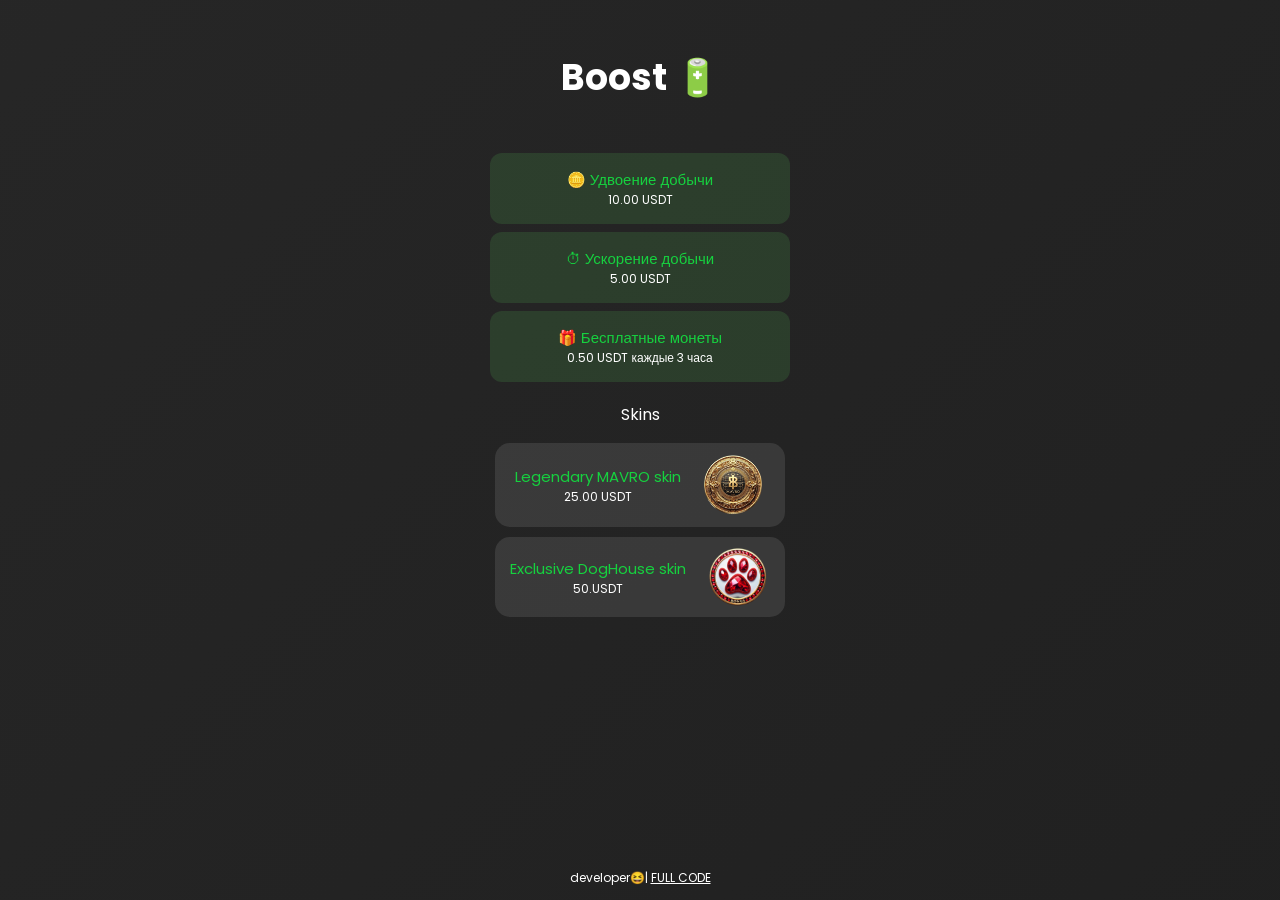
==== boost.html @ d326dc74 "Add files via upload" ====
<!DOCTYPE html>
<html lang="en">
<head>
    <!-- Мета-теги -->
    <meta charset="UTF-8">
    <meta name="viewport" content="width=device-width, initial-scale=1.0">
    <!-- Заголовок страницы -->
    <title>Boost</title>
    <link rel="icon" href="favicon.ico" type="image/x-icon">
    <link rel="stylesheet" href="boost.css">
</head>
<body>
    <!-- Заголовок страницы -->
    <h1 class="boost-title">Boost 🔋</h1>

<!-- Контейнер для кнопок -->
<div class="buttons-container">
    <!-- Кнопка увеличения монет -->
    <button class="center-block" id="coinsButton">
        <p>🪙 Удвоение добычи</p>
        <span>10.00 USDT</span> <!-- Маленькая подпись -->
    </button> 

    <!-- Кнопка увеличения скорости -->
    <button class="center-block" id="speedButton">
        <p>⏱ Ускорение добычи</p>
        <span>5.00 USDT</span> <!-- Маленькая подпись -->
    </button>

    <!-- Кнопка получения прибыли -->
    <button class="center-block speed-limit" id="profitButton">
        <p>🎁 Бесплатные монеты</p>
        <span>0.50 USDT каждые 3 часа</span> <!-- Маленькая подпись -->
    </button>
</div> 

<div class="skinops">
    <p>Skins</p>
</div>

<button class="center-block" id="imageChangeButton">
    <div>
        <p>Legendary MAVRO skin</p>
        <span>25.00 USDT</span>
    </div>
    <img src="photo_2024-03-17_19-41-14-removebg-preview.png" alt="Иконка">
</button>

<button class="center-block" id="newImageChangeButton">
    <div>
        <p>Exclusive DogHouse skin</p>
        <span>50.USDT</span>
    </div>
    <img src="dog.png" alt="Иконка нового скина">
</button>


    
<!-- Контейнер для отображения сообщения -->
<div id="messageContainer" style="display: none;"></div>

    <!-- Текст в самом низу страницы -->
    <div class="footer">
        <p>developer😆| <a href="https://t.me/mell_coin">FULL CODE</a></p>
    </div>

    
    <!-- Подключение скриптов -->
    <script src="boost.js"></script>
</body>
</html>
---- boost.css ----
/* Импорт шрифта */
@import url('https://fonts.googleapis.com/css2?family=Poppins&display=swap');

/* Общие стили для страницы */
body {
    font-family: Poppins, sans-serif;
    color: white;
    display: flex;
    flex-direction: column;
    align-items: center;
    height: 100vh;
    margin: 0;
    padding: 0;
    position: relative;
    /* Градиентный фон с анимацией переливания */
    background: linear-gradient(-45deg, hsl(0, 0%, 0%), hsl(0, 0%, 0%), hsl(0, 0%, 12%), hsl(0, 0%, 15%));
    background-size: 400% 400%;
    animation: gradientAnimation 10s ease infinite;
    touch-action: manipulation;
}

html, body {
    overflow: hidden;
}

@keyframes gradientAnimation {
    0% {
        background-position: 0% 50%;
    }
    50% {
        background-position: 100% 50%;
    }
    100% {
        background-position: 0% 50%;
    }
}


/* Стили для заголовка */
.boost-title {
    font-size: 36px;
    margin-top: 50px;
    /* Анимация отскока */
    animation: bounce 2s infinite;
}

@keyframes bounce {
    0% {
        transform: translateY(0);
    }
    50% {
        transform: translateY(-10px);
    }
    100% {
        transform: translateY(0);
    }
}

/* Стили для кнопки "Назад" */
#backButton {
    position: absolute;
    top: 10px;
    left: 10px;
    background-color: rgba(128, 128, 128, 0.5);
    border-radius: 10px;
    color: white;
    border: none;
    width: 70px;
    height: 30px;
}

/* Стили для контейнера с кнопками */
.buttons-container {
    display: flex;
    flex-direction: column;
    align-items: center;
    margin-top: 20px;
    margin-bottom: 20px; /* Добавлен нижний отступ */
}

/* Стили для текста в контейнере с кнопками */
.buttons-container p {
    font-size: 20px;
}

/* Стили для заголовка в контейнере с кнопками */
.buttons-container h6 {
    font-size: 13px;
}

/* Общие стили для кнопок */
.boost-button {
    background-color: rgba(128, 128, 128, 0.5);
    border: none;
    padding: 20px;
    text-align: center;
    width: 250px;
    height: 110px;
    margin-top: 10px;
    border-radius: 10px;
    outline: none;
    transition: background-color 0.3s;
}

/* Стили для кнопки при наведении */
.boost-button:hover {
    background-color: rgba(128, 128, 128, 0.7);
}

/* Дополнительные стили для кнопки "Get profit" */
.boost-profit p {
    font-size: 20px;
}

.boost-profit h6 {
    font-size: 12px;
    text-align: center;
}

.buttons-container button {
    background-color: #4dad5031; /* Зеленый цвет */
    border: none;
    color: white;
    padding: 15px 32px;
    text-align: center;
    text-decoration: none;
    display: inline-block;
    font-size: 16px;
    margin: 4px 2px;
    transition-duration: 0.4s;
    cursor: pointer;
    border-radius: 12px;
    width: 300px;
}

/* Стили для маленьких подписей */
.buttons-container button span {
    font-size: 12px;
    color: hsl(0, 0%, 100%); /* Цвет текста серый */
    display: block;
}
/* Стили для текста в нижней части страницы */
.footer {
    position: absolute;
    bottom: 1px;
    font-size: 12px;
    color: white;
}

.footer a {
    color: white; /* Цвет ссылки */
    text-decoration: underline; /* Подчеркивание ссылки */
}

.center-block {
    display: flex;
    align-items: center;
    justify-content: space-between;
    padding: 10px 20px;
    background-color: rgba(255, 255, 255, 0.1); /* Прозрачный фон */
    border: none;
    cursor: pointer;
    transition: background-color 0.3s ease;
    border-radius: 15px;
}

.center-block:hover {
    background-color: rgba(255, 255, 255, 0.2); /* Немного уменьшаем прозрачность при наведении */
}

.center-block img {
    height: 64px; /* Размер вашего изображения справа */
    margin-left: 20px; /* Отступ слева от текста до изображения */
}

.center-block p {
    margin: 0;
    font-size: 15px; /* Размер крупного текста */
    color: #16d13f; /* Цвет текста */ 
    font-family: Poppins, sans-serif;
}

.center-block span {
    display: block;
    font-size: 12px; /* Размер меньшего текста под крупным */
    color: white; /* Цвет текста */
    font-family: Poppins, sans-serif;
} 

#newImageChangeButton {
    display: flex;
    align-items: center;
    justify-content: space-between;
    padding: 8px 15px;
    background-color: rgba(255, 255, 255, 0.1); /* Прозрачный фон */
    border: none;
    cursor: pointer;
    transition: background-color 0.3s ease;
    border-radius: 15px;
    margin-top: 10px;

}

.skinops {
    margin-top: -20px;
}
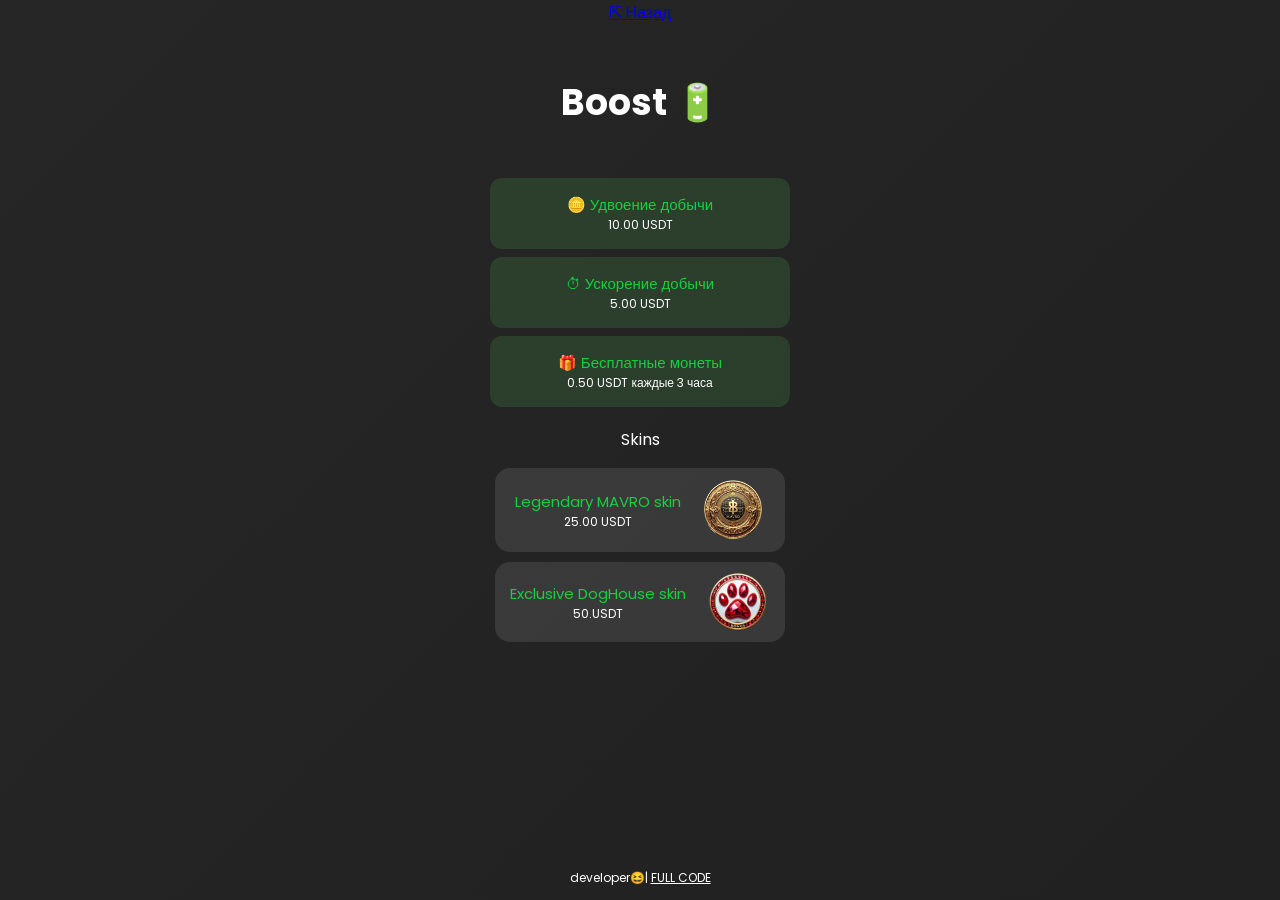
==== commit c43bc0cc: "Update boost.html" ====
--- a/boost.html
+++ b/boost.html
@@ -10,6 +10,10 @@
     <link rel="stylesheet" href="boost.css">
 </head>
 <body>
+    <div class="back-button-container">
+        <a href="index.html" class="back-button">⇱ Назад</a>
+    </div>
+    
     <!-- Заголовок страницы -->
     <h1 class="boost-title">Boost 🔋</h1>
 
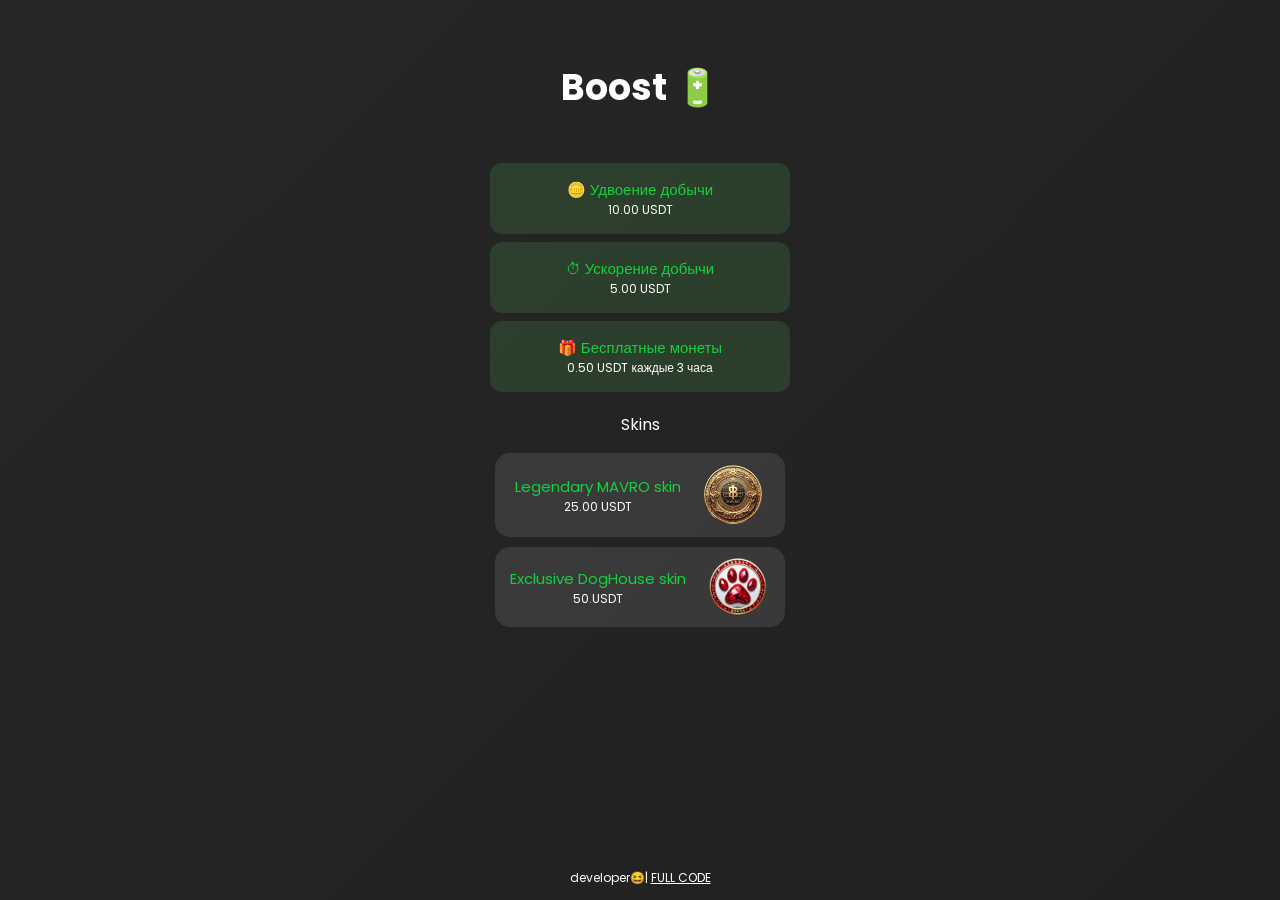
==== commit c23d1089: "Update boost.html" ====
--- a/boost.html
+++ b/boost.html
@@ -10,9 +10,7 @@
     <link rel="stylesheet" href="boost.css">
 </head>
 <body>
-    <div class="back-button-container">
-        <a href="index.html" class="back-button">⇱ Назад</a>
-    </div>
+
     
     <!-- Заголовок страницы -->
     <h1 class="boost-title">Boost 🔋</h1>
--- a/boost.css
+++ b/boost.css
@@ -19,6 +19,25 @@
     touch-action: manipulation;
 }
 
+.back-button-container {
+    position: absolute;
+    top: 20px;
+    left: 20px;
+}
+
+.back-button {
+    display: inline-block;
+    
+    color: hwb(0 100% 0% / 0.417); /* Цвет текста */
+    padding: 10px 5px; /* Внутренние отступы */
+    text-decoration: none; /* Убираем подчеркивание текста */
+    border-radius: 5px; /* Скругляем углы */
+    font-family: 'Poppins', sans-serif; /* Шрифт */
+    transition: background-color 0.3s ease; /* Анимация фона */ 
+    
+}
+    
+
 html, body {
     overflow: hidden;
 }
@@ -39,7 +58,7 @@
 /* Стили для заголовка */
 .boost-title {
     font-size: 36px;
-    margin-top: 50px;
+    margin-top: 60px;
     /* Анимация отскока */
     animation: bounce 2s infinite;
 }
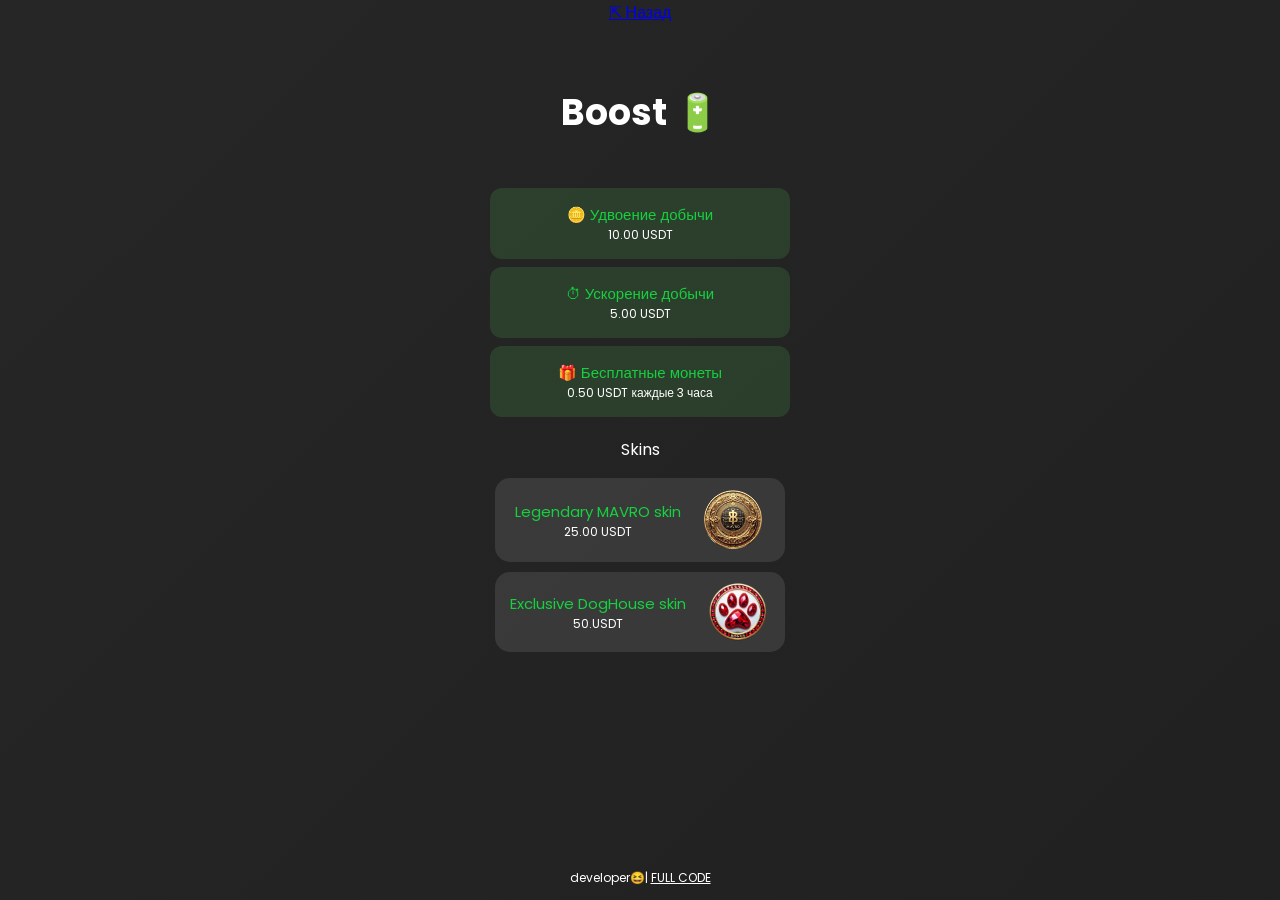
==== commit 4851edf2: "Update boost.html" ====
--- a/boost.html
+++ b/boost.html
@@ -10,6 +10,10 @@
     <link rel="stylesheet" href="boost.css">
 </head>
 <body>
+
+        <div class="back-button-container">
+        <a href="index.html" class="back-button">⇱ Назад</a>
+    </div>
 
     
     <!-- Заголовок страницы -->
--- a/boost.css
+++ b/boost.css
@@ -19,23 +19,7 @@
     touch-action: manipulation;
 }
 
-.back-button-container {
-    position: absolute;
-    top: 20px;
-    left: 20px;
-}
-
-.back-button {
-    display: inline-block;
-    
-    color: hwb(0 100% 0% / 0.417); /* Цвет текста */
-    padding: 10px 5px; /* Внутренние отступы */
-    text-decoration: none; /* Убираем подчеркивание текста */
-    border-radius: 5px; /* Скругляем углы */
-    font-family: 'Poppins', sans-serif; /* Шрифт */
-    transition: background-color 0.3s ease; /* Анимация фона */ 
-    
-}
+
     
 
 html, body {
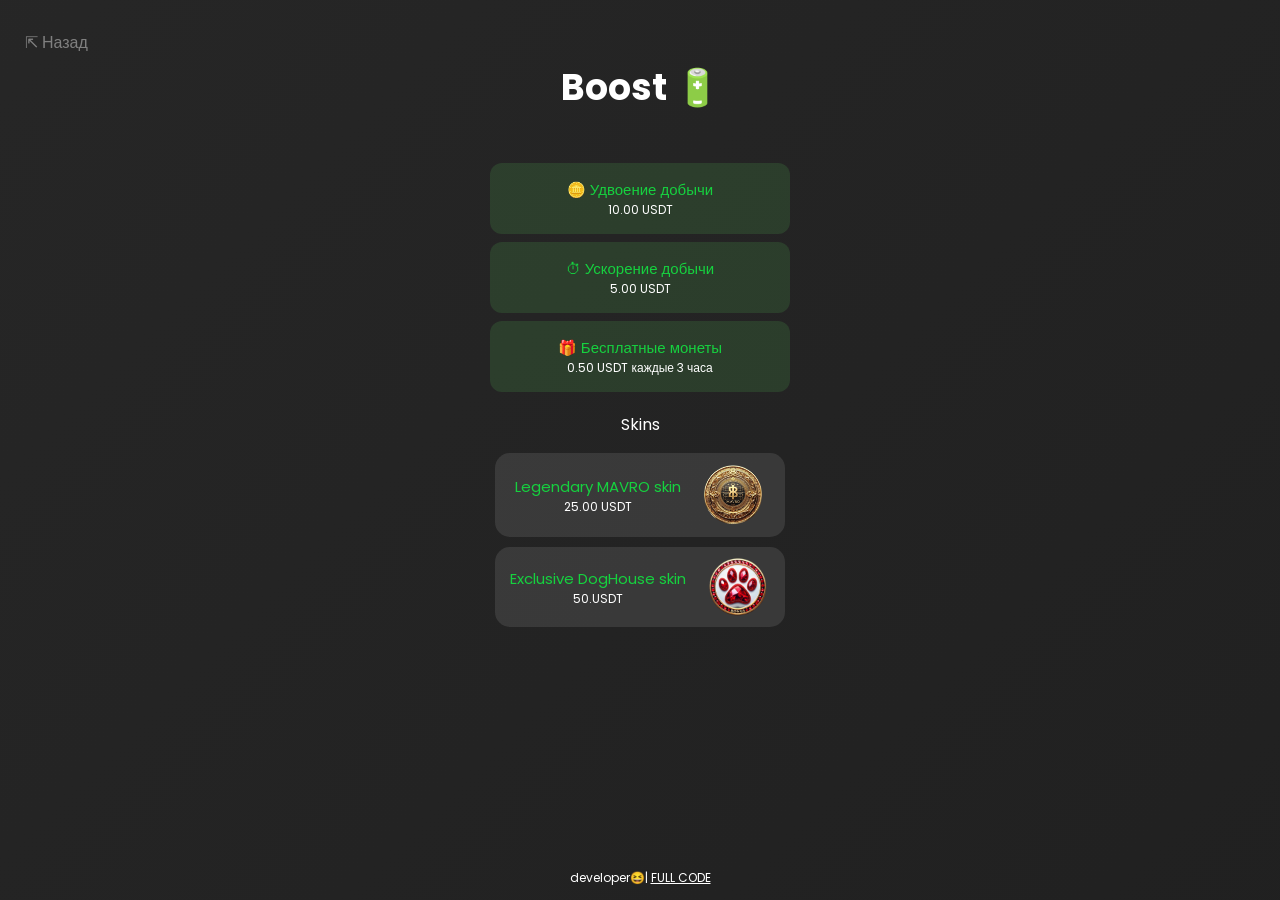
==== commit ed7cc66e: "Update boost.html" ====
--- a/boost.html
+++ b/boost.html
@@ -11,8 +11,8 @@
 </head>
 <body>
 
-        <div class="back-button-container">
-        <a href="index.html" class="back-button">⇱ Назад</a>
+    <div class="back-button-container">
+        <a href="index.html" class="back-button"> ⇱ Назад</a>
     </div>
 
     
--- a/boost.css
+++ b/boost.css
@@ -19,8 +19,22 @@
     touch-action: manipulation;
 }
 
-
+.back-button-container {
+    position: absolute;
+    top: 20px;
+    left: 20px;
+}
+
+.back-button {
+    display: inline-block;
+    color: hwb(0 100% 0% / 0.417); /* Цвет текста */
+    padding: 10px 5px; /* Внутренние отступы */
+    text-decoration: none; /* Убираем подчеркивание текста */
+    border-radius: 5px; /* Скругляем углы */
+    font-family: 'Poppins', sans-serif; /* Шрифт */
+    transition: background-color 0.3s ease; /* Анимация фона */ 
     
+}
 
 html, body {
     overflow: hidden;
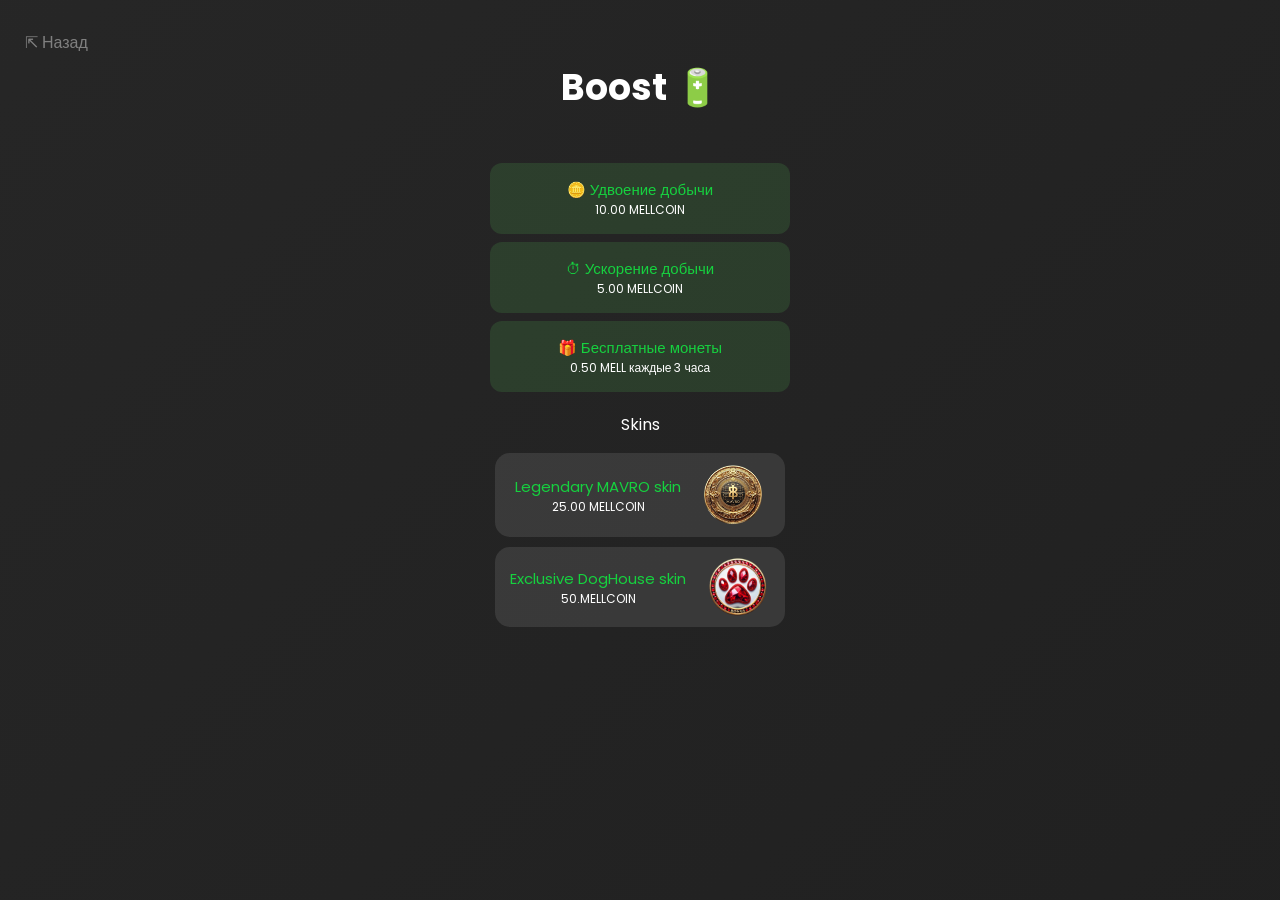
==== commit a0169fd7: "Update boost.html" ====
--- a/boost.html
+++ b/boost.html
@@ -24,19 +24,19 @@
     <!-- Кнопка увеличения монет -->
     <button class="center-block" id="coinsButton">
         <p>🪙 Удвоение добычи</p>
-        <span>10.00 USDT</span> <!-- Маленькая подпись -->
+        <span>10.00 MELLCOIN</span> <!-- Маленькая подпись -->
     </button> 
 
     <!-- Кнопка увеличения скорости -->
     <button class="center-block" id="speedButton">
         <p>⏱ Ускорение добычи</p>
-        <span>5.00 USDT</span> <!-- Маленькая подпись -->
+        <span>5.00 MELLCOIN</span> <!-- Маленькая подпись -->
     </button>
 
     <!-- Кнопка получения прибыли -->
     <button class="center-block speed-limit" id="profitButton">
         <p>🎁 Бесплатные монеты</p>
-        <span>0.50 USDT каждые 3 часа</span> <!-- Маленькая подпись -->
+        <span>0.50 MELL каждые 3 часа</span> <!-- Маленькая подпись -->
     </button>
 </div> 
 
@@ -47,7 +47,7 @@
 <button class="center-block" id="imageChangeButton">
     <div>
         <p>Legendary MAVRO skin</p>
-        <span>25.00 USDT</span>
+        <span>25.00 MELLCOIN</span>
     </div>
     <img src="photo_2024-03-17_19-41-14-removebg-preview.png" alt="Иконка">
 </button>
@@ -55,7 +55,7 @@
 <button class="center-block" id="newImageChangeButton">
     <div>
         <p>Exclusive DogHouse skin</p>
-        <span>50.USDT</span>
+        <span>50.MELLCOIN</span>
     </div>
     <img src="dog.png" alt="Иконка нового скина">
 </button>
@@ -65,10 +65,6 @@
 <!-- Контейнер для отображения сообщения -->
 <div id="messageContainer" style="display: none;"></div>
 
-    <!-- Текст в самом низу страницы -->
-    <div class="footer">
-        <p>developer😆| <a href="https://t.me/mell_coin">FULL CODE</a></p>
-    </div>
 
     
     <!-- Подключение скриптов -->
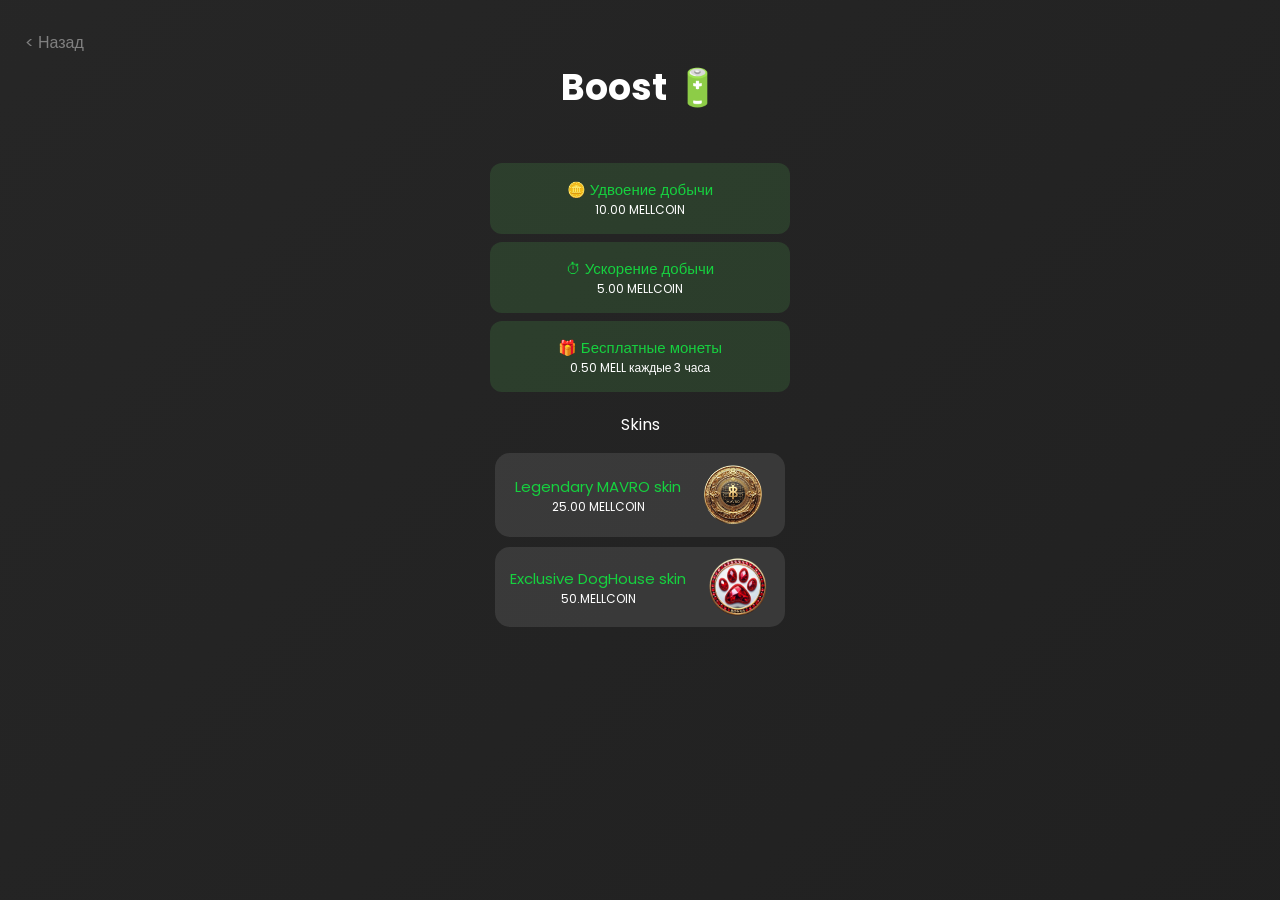
==== commit 68852d92: "Update boost.html" ====
--- a/boost.html
+++ b/boost.html
@@ -12,7 +12,7 @@
 <body>
 
     <div class="back-button-container">
-        <a href="index.html" class="back-button"> ⇱ Назад</a>
+        <a href="index.html" class="back-button">< Назад</a>
     </div>
 
     
